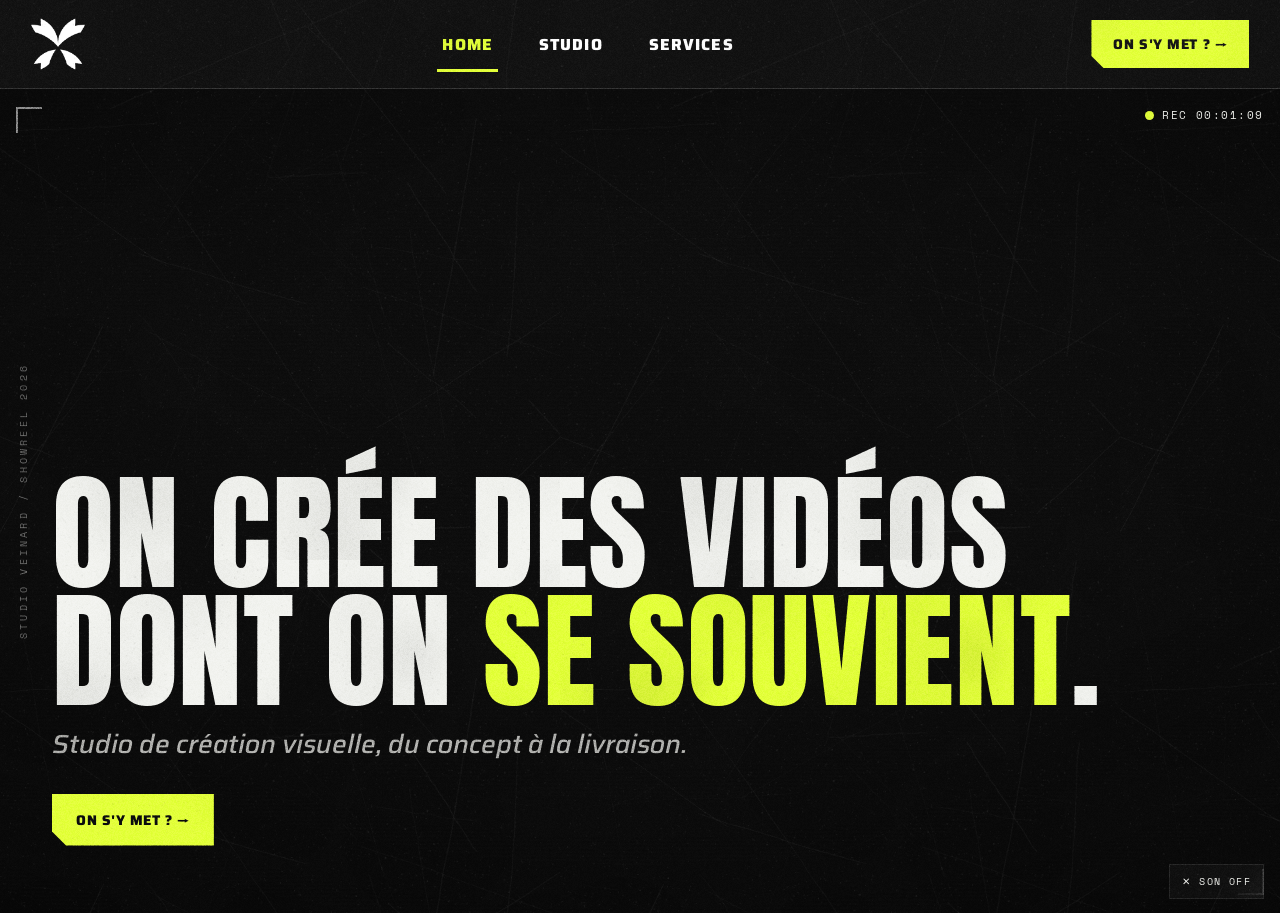
==== index.html @ f39d23a4 "Brancher le formulaire de contact sur Formspree (contact@veinard.pro)" ====
<!DOCTYPE html>
<html lang="fr">
<head>
<meta charset="utf-8">
<meta name="viewport" content="width=device-width, initial-scale=1">
<title>Studio Veinard — Studio de création visuelle</title>
<link rel="icon" type="image/png" href="uploads/LogoFullBlack.png">
<link rel="apple-touch-icon" href="uploads/LogoFullBlack.png">
<link rel="preconnect" href="https://fonts.googleapis.com">
<link rel="preconnect" href="https://fonts.gstatic.com" crossorigin>
<link href="https://fonts.googleapis.com/css2?family=Anton&family=Saira:wght@400;500;600;700;800;900&family=Space+Mono:wght@400;700&display=swap" rel="stylesheet">
<link rel="stylesheet" href="styles.css">
</head>
<body>
<div id="root">

  <div aria-hidden="true" class="grain-distress"></div>
  <div aria-hidden="true" class="grain-fine"></div>

  <div id="wipe" class="wipe" hidden></div>

  <!-- ===== NAV ===== -->
  <nav id="nav">
    <button class="logo-btn" data-go="home" aria-label="Studio Veinard — accueil"><img src="uploads/LogoFull.png" alt="Studio Veinard" class="logo-img"></button>

    <div class="nav-links" id="navLinksDesktop">
      <button class="nav-link" data-go="home" data-tab="home">
        <span>Home</span>
        <span class="nav-underline"></span>
      </button>
      <button class="nav-link" data-go="studio" data-tab="studio">
        <span>Studio</span>
        <span class="nav-underline"></span>
      </button>
      <button class="nav-link" data-go="services" data-tab="services">
        <span>Services</span>
        <span class="nav-underline"></span>
      </button>
    </div>
    <button class="cta-btn" data-go="contact">On s'y met ? →</button>

    <button id="hamburger" class="hamburger" aria-label="Menu">
      <span></span><span></span><span></span>
    </button>

    <div id="mobileMenu" class="mobile-menu" hidden>
      <button class="mobile-link" data-go="home">Home</button>
      <button class="mobile-link" data-go="studio">Studio</button>
      <button class="mobile-link" data-go="services">Services</button>
      <button class="cta-btn mobile-cta" data-go="contact">On s'y met ? →</button>
    </div>
  </nav>

  <!-- ===== HOME ===== -->
  <section data-screen="home" class="screen">
    <div class="reel-wrap">
      <iframe id="vnd-reel" title="Showreel Studio Veinard" src="https://player.vimeo.com/video/1205680422?autoplay=1&muted=1&loop=1&controls=0&title=0&byline=0&portrait=0&autopause=0&playsinline=1&badge=0&app_id=58479" frameborder="0" allow="autoplay; fullscreen; picture-in-picture; encrypted-media" referrerpolicy="strict-origin-when-cross-origin" class="reel-iframe"></iframe>
      <div class="scanline" id="scanline"></div>
      <div class="reel-vignette"></div>
    </div>

    <div class="hud">
      <div class="hud-corner hud-corner-tl"></div>
      <div class="hud-corner hud-corner-br"></div>
      <div class="hud-rec"><span class="rec-dot"></span>REC <span id="vnd-rec">00:00:00</span></div>
      <div class="hud-vertical">Studio Veinard / Showreel 2026</div>

      <div class="hero-copy">
        <h1>On crée des vidéos<br>dont on <span class="accent">se souvient</span>.</h1>
        <p>Studio de création visuelle, du concept à la livraison.</p>
        <button class="btn-primary" data-go="contact">On s'y met ? →</button>
      </div>
    </div>

    <button id="soundBtn" class="sound-btn">✕ Son off</button>
  </section>

  <!-- ===== STUDIO ===== -->
  <section data-screen="studio" class="screen sub-screen">
    <div class="kicker"><span class="kicker-num">02</span><span class="kicker-label">/ Studio</span></div>
    <h2 class="sub-title">Le studio<img src="assets/rature.png" alt="" class="rature"></h2>
    <div class="studio-grid">
      <div class="studio-text">
        <p>Studio Veinard, c'est un studio de création visuelle porté par une obsession : créer des vidéos dont on se souvient. Directeur artistique et créateur de contenus, je conçois et pilote chaque projet de A à Z, du concept à la livraison.</p>
        <p>Six ans dans l'audiovisuel, des images vues des centaines de millions de fois pour différents types de projets : Jeux Olympiques, Roland-Garros, Eurovision, France Télévisions, GP Explorer, <span class="accent-strong">et bientôt le vôtre</span>. Du sport au divertissement, des grandes marques aux médias, je m'adapte à chaque univers pour en faire ressortir ce qui compte.</p>
        <p>Pour les productions qui demandent plus de bras ou des expertises spécifiques, je m'appuie sur un réseau de talents, ce qui me permet de prendre en charge vos projets dans leur intégralité, quelle que soit leur ampleur.</p>
      </div>
      <div class="studio-stats">
        <div class="stat-card"><div class="stat-num accent">6 ans</div><div class="stat-label">dans l'audiovisuel</div></div>
        <div class="stat-card"><div class="stat-num">100M+</div><div class="stat-label">de vues cumulées</div></div>
        <div class="stat-card"><div class="stat-num">A→Z</div><div class="stat-label">concept à livraison</div></div>
      </div>
    </div>

    <div class="marquee-block">
      <div class="marquee-heading">Ils m'ont fait confiance</div>
      <div class="marquee-mask">
        <div class="marquee-track">
          <img src="uploads/JO.png" alt="JO 2024" class="mq-logo" style="max-height:52px;max-width:58px">
          <img src="uploads/RolandGarros.png" alt="Roland-Garros" class="mq-logo" style="max-height:50px;max-width:56px">
          <img src="uploads/Eurovision.png" alt="Eurovision" class="mq-logo" style="max-height:30px;max-width:150px">
          <img src="uploads/TourDeFrance.png" alt="Tour de France" class="mq-logo" style="max-height:48px;max-width:66px">
          <img src="uploads/FranceTV.png" alt="France Télévisions" class="mq-logo" style="max-height:28px;max-width:150px">
          <img src="uploads/Gp.png" alt="GP Explorer" class="mq-logo" style="max-height:40px;max-width:98px">
          <img src="uploads/Webedia.png" alt="Webedia" class="mq-logo" style="max-height:26px;max-width:150px">
          <img src="uploads/Mediawan.png" alt="Mediawan" class="mq-logo" style="max-height:26px;max-width:150px">
          <img src="uploads/Cupra.png" alt="Cupra" class="mq-logo" style="max-height:44px;max-width:82px">
          <img src="uploads/CreditMutuel.png" alt="Crédit Mutuel" class="mq-logo" style="max-height:24px;max-width:155px">
          <img src="uploads/RockEnSeine.png" alt="Rock en Seine" class="mq-logo" style="max-height:48px;max-width:60px">
          <img src="uploads/WeLoveGreen.png" alt="We Love Green" class="mq-logo" style="max-height:42px;max-width:94px">
          <img src="uploads/PGW.png" alt="Paris Games Week" class="mq-logo" style="max-height:50px;max-width:58px">
          <img src="uploads/PlaneteRap.png" alt="Planète Rap" class="mq-logo" style="max-height:40px;max-width:92px">
          <img src="uploads/Slash.png" alt="France tv Slash" class="mq-logo" style="max-height:50px;max-width:46px">
          <img src="uploads/JO.png" alt="JO 2024" class="mq-logo" style="max-height:52px;max-width:58px">
          <img src="uploads/RolandGarros.png" alt="Roland-Garros" class="mq-logo" style="max-height:50px;max-width:56px">
          <img src="uploads/Eurovision.png" alt="Eurovision" class="mq-logo" style="max-height:30px;max-width:150px">
          <img src="uploads/TourDeFrance.png" alt="Tour de France" class="mq-logo" style="max-height:48px;max-width:66px">
          <img src="uploads/FranceTV.png" alt="France Télévisions" class="mq-logo" style="max-height:28px;max-width:150px">
          <img src="uploads/Gp.png" alt="GP Explorer" class="mq-logo" style="max-height:40px;max-width:98px">
          <img src="uploads/Webedia.png" alt="Webedia" class="mq-logo" style="max-height:26px;max-width:150px">
          <img src="uploads/Mediawan.png" alt="Mediawan" class="mq-logo" style="max-height:26px;max-width:150px">
          <img src="uploads/Cupra.png" alt="Cupra" class="mq-logo" style="max-height:44px;max-width:82px">
          <img src="uploads/CreditMutuel.png" alt="Crédit Mutuel" class="mq-logo" style="max-height:24px;max-width:155px">
          <img src="uploads/RockEnSeine.png" alt="Rock en Seine" class="mq-logo" style="max-height:48px;max-width:60px">
          <img src="uploads/WeLoveGreen.png" alt="We Love Green" class="mq-logo" style="max-height:42px;max-width:94px">
          <img src="uploads/PGW.png" alt="Paris Games Week" class="mq-logo" style="max-height:50px;max-width:58px">
          <img src="uploads/PlaneteRap.png" alt="Planète Rap" class="mq-logo" style="max-height:40px;max-width:92px">
          <img src="uploads/Slash.png" alt="France tv Slash" class="mq-logo" style="max-height:50px;max-width:46px">
        </div>
      </div>
    </div>
  </section>

  <!-- ===== SERVICES ===== -->
  <section data-screen="services" class="screen sub-screen">
    <div class="kicker"><span class="kicker-num">03</span><span class="kicker-label">/ Services</span></div>
    <h2 class="sub-title sub-title-services">Ce qu'on fait<img src="assets/rature.png" alt="" class="rature"></h2>
    <div class="services-wrap">
      <div class="services-grid">
        <div class="service-card"><div class="service-num">01</div><h3>Habillage TV & broadcast</h3><p>Chartes animées, plateaux, incrustations à la qualité antenne.</p></div>
        <div class="service-card"><div class="service-num">02</div><h3>Génériques & bumpers</h3><p>Ouvertures, stings et transitions qui posent l'identité en deux secondes.</p></div>
        <div class="service-card"><div class="service-num">03</div><h3>Identités animées</h3><p>Logos vivants et systèmes graphiques déclinables partout.</p></div>
        <div class="service-card"><div class="service-num">04</div><h3>Direction artistique</h3><p>Cohérence visuelle et structure de marque, du concept à l'écran.</p></div>
        <div class="service-card"><div class="service-num">05</div><h3>Montage</h3><p>Formats longs et courts, taillés pour la rétention.</p></div>
        <div class="service-card"><div class="service-num">06</div><h3>Contenu social vertical</h3><p>Reels, TikTok, Shorts pensés pour performer.</p></div>
        <div class="service-card"><div class="service-num">07</div><h3>Teasers & bandes-annonces</h3><p>Montages courts taillés pour créer l'attente.</p></div>
        <div class="service-card"><div class="service-num">08</div><h3>Aftermovies</h3><p>Le souvenir d'un événement condensé en un film qui claque.</p></div>
        <div class="service-card"><div class="service-num">09</div><h3>Vidéos publicitaires</h3><p>Des formats pensés pour convertir, pas juste pour être vus.</p></div>
        <div class="service-card"><div class="service-num">10</div><h3>Packs de templates</h3><p>Des modèles réutilisables pour décliner ton contenu en autonomie.</p></div>
        <div class="service-card"><div class="service-num">11</div><h3>Habillage streaming</h3><p>Overlays et transitions pour tes directs Twitch/YouTube.</p></div>
        <div class="service-card"><div class="service-num">12</div><h3>Miniatures</h3><p>Des visuels qui donnent envie de cliquer, pensés pour le taux de clic.</p></div>
      </div>
      <div class="services-fade">
        <p>Mais le plus simple, c'est de <button class="link-inline" data-go="contact">nous en parler</button>.</p>
      </div>
    </div>
  </section>

  <!-- ===== CONTACT ===== -->
  <section data-screen="contact" class="screen sub-screen">
    <div class="kicker"><span class="kicker-num">04</span><span class="kicker-label">/ Contact</span></div>
    <h2 class="sub-title sub-title-contact">On en parle ?<img src="assets/rature.png" alt="" class="rature rature-contact"></h2>
    <div class="contact-grid">
      <div class="contact-info">
        <a href="mailto:contact@veinard.pro" class="contact-item">
          <div class="contact-label">Email</div>
          <div class="contact-value">contact@veinard.pro</div>
        </a>
        <a href="tel:+33760101056" class="contact-item">
          <div class="contact-label">Téléphone</div>
          <div class="contact-value">+33 7 60 10 10 56</div>
        </a>
        <div>
          <div class="contact-label">Réseaux</div>
          <div class="social-row">
            <a href="#" class="social-btn">Instagram ↗</a>
            <a href="#" class="social-btn">Vimeo ↗</a>
            <a href="#" class="social-btn">LinkedIn ↗</a>
          </div>
        </div>
      </div>

      <div class="contact-form-wrap">
        <div id="sentPanel" class="sent-panel" hidden>
          <div class="sent-title">Message envoyé ✶</div>
          <p class="sent-text">Merci, je te réponds vite. On va faire quelque chose de marquant.</p>
          <button id="resetBtn" class="reset-btn">Nouveau message</button>
        </div>
        <form id="contactForm" class="contact-form" action="https://formspree.io/f/meebrqlq" method="POST">
          <div class="form-heading">Mini-brief</div>
          <input name="name" type="text" placeholder="Ton nom" required>
          <input name="email" type="email" placeholder="Ton email" required>
          <textarea name="message" placeholder="Ton projet en deux lignes" rows="4" required></textarea>
          <button type="submit" class="btn-primary form-submit">Envoyer →</button>
          <p id="formError" class="form-error" hidden>Un souci est survenu, réessaie ou écris directement à contact@veinard.pro.</p>
        </form>
      </div>
    </div>

    <div class="footer-bar">
      <span>© 2026 Studio Veinard</span><span>Studio de création visuelle</span>
    </div>
  </section>

</div>
<script src="script.js"></script>
</body>
</html>
---- styles.css ----
*{box-sizing:border-box}
html,body{margin:0;padding:0}
body{background:#1a1a1a;color:#f2f3ef;font-family:'Saira',system-ui,sans-serif;-webkit-font-smoothing:antialiased}
button{font-family:inherit}
::selection{background:#e3ff3a;color:#0a0b0d}

@keyframes secEnter{from{transform:translateY(22px)}to{transform:translateY(0)}}
@keyframes wipe{0%{transform:scaleX(1);transform-origin:right}26%{transform:scaleX(1);transform-origin:right}100%{transform:scaleX(0);transform-origin:right}}
@keyframes stripDrift{0%{transform:translateY(-8%) skewX(-12deg)}100%{transform:translateY(8%) skewX(-12deg)}}
@keyframes kinetic{0%{transform:translate(0,-50%)}100%{transform:translate(-50%,-50%)}}
@keyframes scan{0%{background-position:0 0}100%{background-position:0 14px}}
@keyframes blink{0%,100%{opacity:1}50%{opacity:.25}}
@keyframes marquee{0%{transform:translateX(0)}100%{transform:translateX(-50%)}}
@keyframes floaty{0%,100%{transform:translateY(0)}50%{transform:translateY(-10px)}}

#root{
  --acc:#e3ff3a;--ink:#1a1a1a;--pa:#242424;--line:rgba(255,255,255,.09);--dim:rgba(242,243,239,.55);
  --navH:76px;
  min-height:100dvh;background:#1a1a1a;color:#f2f3ef;font-family:'Saira',sans-serif;
  overflow-x:clip;position:relative;
}

.accent{color:var(--acc)}
.accent-strong{color:var(--acc);font-weight:600}

/* overlays */
.grain-distress{position:absolute;inset:0;pointer-events:none;z-index:117;opacity:.42;background-image:url(assets/distress.png);background-repeat:repeat;background-size:560px 560px}
.grain-fine{position:absolute;inset:0;pointer-events:none;z-index:120;opacity:.16;mix-blend-mode:overlay;background-image:url(assets/grain.png);background-repeat:repeat;background-size:240px 240px}

.wipe{position:fixed;inset:0;z-index:55;background:var(--acc);pointer-events:none;animation:wipe .5s cubic-bezier(.7,0,.3,1) both}

/* ===== NAV ===== */
#nav{
  position:sticky;top:0;z-index:60;display:flex;flex-wrap:nowrap;align-items:center;justify-content:space-between;
  gap:clamp(8px,2vw,20px);padding:clamp(12px,1.5vw,18px) clamp(14px,2.4vw,32px);
  background:rgba(18,18,18,.9);backdrop-filter:blur(18px);-webkit-backdrop-filter:blur(18px);
  border-bottom:1px solid rgba(255,255,255,.14);
}
.logo-btn{flex:none;display:flex;align-items:center;background:none;border:0;cursor:pointer;padding:0}
.logo-img{height:clamp(38px,5.2vw,52px);width:auto;display:block}

.nav-links{flex:1 1 auto;min-width:0;display:flex;align-items:center;justify-content:center;gap:clamp(14px,3.4vw,42px)}
.nav-link{
  position:relative;background:none;border:0;cursor:pointer;color:#fff;
  font-family:'Saira',sans-serif;font-weight:800;font-size:clamp(13px,2.7vw,16px);
  letter-spacing:.07em;text-transform:uppercase;padding:6px 2px;white-space:nowrap;transition:color .15s;
}
.nav-link:hover{color:var(--acc)}
.nav-link .nav-underline{position:absolute;left:-3px;right:-3px;bottom:-9px;height:3px;background:var(--acc);display:none}
.nav-link.active{color:var(--acc)}
.nav-link.active .nav-underline{display:block}

.cta-btn{
  flex:none;display:inline-flex;align-items:center;gap:8px;background:var(--acc);color:#161616;
  font-family:'Saira',sans-serif;font-weight:800;font-size:clamp(11px,2.3vw,14px);letter-spacing:.04em;
  text-transform:uppercase;padding:clamp(9px,1.3vw,13px) clamp(13px,1.9vw,22px);border:0;cursor:pointer;
  white-space:nowrap;clip-path:polygon(0 0,100% 0,100% 100%,12px 100%,0 calc(100% - 12px));transition:filter .15s;
}
.cta-btn:hover{filter:brightness(1.1)}

.hamburger{display:none;flex:none;flex-direction:column;justify-content:center;align-items:center;gap:5px;width:44px;height:44px;background:none;border:0;cursor:pointer;padding:0}
.hamburger span{display:block;width:26px;height:3px;background:#fff;border-radius:2px}

.mobile-menu{
  position:absolute;top:100%;left:0;right:0;background:rgba(16,16,16,.98);
  backdrop-filter:blur(18px);-webkit-backdrop-filter:blur(18px);border-bottom:1px solid rgba(255,255,255,.14);
  padding:8px 18px 18px;display:flex;flex-direction:column;gap:0;z-index:60;
}
.mobile-link{
  text-align:left;background:none;border:0;border-bottom:1px solid rgba(255,255,255,.08);cursor:pointer;
  color:#fff;font-family:'Saira',sans-serif;font-weight:800;font-size:21px;letter-spacing:.05em;
  text-transform:uppercase;padding:15px 2px;transition:color .15s;
}
.mobile-link:hover{color:var(--acc)}
.mobile-cta{margin-top:14px;text-align:center;padding:16px;font-size:15px}

/* ===== SCREENS ===== */
.screen{display:none}
.screen.active{display:block;animation:secEnter .5s ease both}

/* ===== HOME ===== */
section[data-screen="home"]{position:relative;height:calc(100dvh - var(--navH,76px));overflow:hidden}
.reel-wrap{position:absolute;inset:0;overflow:hidden;background:#0e0e0e}
.reel-iframe{position:absolute;top:50%;left:50%;transform:translate(-50%,-50%);width:max(100%,177.78vh);height:max(100%,56.25vw);border:0;pointer-events:none}
.scanline{position:absolute;inset:0;background:repeating-linear-gradient(0deg,rgba(0,0,0,0) 0,rgba(0,0,0,0) 2px,rgba(0,0,0,.16) 3px,rgba(0,0,0,0) 4px);opacity:.45;animation:scan 6s linear infinite}
.reel-vignette{position:absolute;inset:0;background:radial-gradient(120% 100% at 50% 40%,transparent 30%,rgba(0,0,0,.62) 100%)}

.hud{position:absolute;inset:0;z-index:10}
.hud-corner{position:absolute;width:26px;height:26px}
.hud-corner-tl{top:18px;left:16px;border-left:2px solid rgba(255,255,255,.5);border-top:2px solid rgba(255,255,255,.5)}
.hud-corner-br{bottom:18px;right:16px;border-right:2px solid rgba(255,255,255,.5);border-bottom:2px solid rgba(255,255,255,.5)}
.hud-rec{position:absolute;top:18px;right:16px;display:flex;align-items:center;gap:8px;font-family:'Space Mono',monospace;font-size:11px;letter-spacing:.14em;color:#f2f3ef}
.rec-dot{width:9px;height:9px;border-radius:50%;background:var(--acc);animation:blink 1.4s steps(1) infinite}
.hud-vertical{position:absolute;top:50%;left:16px;transform:translateY(-50%) rotate(180deg);writing-mode:vertical-rl;font-family:'Space Mono',monospace;font-size:10px;letter-spacing:.32em;text-transform:uppercase;color:rgba(242,243,239,.4)}

.hero-copy{position:absolute;left:0;right:0;bottom:0;padding:0 16px clamp(38px,7.5vh,88px) clamp(18px,5vw,52px);animation:secEnter .6s cubic-bezier(.2,.8,.2,1) both;animation-delay:.15s}
.hero-copy h1{margin:0;font-family:'Anton',sans-serif;font-weight:400;text-transform:uppercase;font-size:clamp(40px,11.5vw,128px);line-height:.92;letter-spacing:.005em;color:#f2f3ef}
.hero-copy p{margin:clamp(8px,1.7vw,13px) 0 clamp(20px,3.4vw,30px);font-family:'Saira',sans-serif;font-weight:500;font-style:italic;font-size:clamp(15px,4.4vw,26px);color:rgba(242,243,239,.72)}

.btn-primary{
  display:inline-flex;align-items:center;gap:10px;background:var(--acc);color:#0a0b0d;
  font-family:'Saira',sans-serif;font-weight:800;font-size:14px;letter-spacing:.04em;text-transform:uppercase;
  padding:15px 24px;border:0;cursor:pointer;clip-path:polygon(0 0,100% 0,100% 100%,14px 100%,0 calc(100% - 14px));
  transition:filter .15s;
}
.btn-primary:hover{filter:brightness(1.08)}

.sound-btn{
  position:absolute;right:16px;bottom:14px;z-index:20;display:flex;align-items:center;gap:8px;
  background:rgba(22,22,22,.62);backdrop-filter:blur(8px);border:1px solid var(--line);color:#f2f3ef;
  font-family:'Space Mono',monospace;font-size:10px;letter-spacing:.14em;text-transform:uppercase;
  padding:9px 12px;cursor:pointer;
}

/* ===== SHARED SUB-SCREEN LAYOUT ===== */
.sub-screen{position:relative;min-height:calc(100dvh - 53px);padding:48px 20px 70px;max-width:1180px;margin:0 auto}
.kicker{display:flex;align-items:baseline;gap:12px;margin-bottom:8px;animation:secEnter .5s ease both}
.kicker-num{font-family:'Anton',sans-serif;font-size:clamp(28px,9vw,46px);color:var(--acc);line-height:1}
.kicker-label{font-family:'Space Mono',monospace;font-size:11px;letter-spacing:.22em;text-transform:uppercase;color:var(--dim)}

.sub-title{
  margin:0 0 32px;position:relative;display:inline-block;font-family:'Anton',sans-serif;font-weight:400;
  text-transform:uppercase;font-size:clamp(48px,16vw,150px);line-height:.85;color:#f2f3ef;
  animation:secEnter .5s ease both;animation-delay:.05s;
}
.sub-title-services{font-size:clamp(48px,14vw,140px);margin-bottom:36px}
.sub-title-contact{font-size:clamp(48px,15vw,150px);margin-bottom:34px}

.rature{
  position:absolute;left:0;bottom:-18px;width:100%;height:18px;object-fit:cover;object-position:center;
  opacity:.9;pointer-events:none;
  -webkit-mask-image:linear-gradient(90deg,transparent 0,#000 9%,#000 91%,transparent 100%);
  mask-image:linear-gradient(90deg,transparent 0,#000 9%,#000 91%,transparent 100%);
}
.rature-contact{
  bottom:-20px;width:94%;height:20px;opacity:.92;
  -webkit-mask-image:linear-gradient(90deg,transparent 0,#000 7%,#000 93%,transparent 100%);
  mask-image:linear-gradient(90deg,transparent 0,#000 7%,#000 93%,transparent 100%);
}

/* ===== STUDIO ===== */
.studio-grid{display:flex;flex-wrap:wrap;gap:40px;animation:secEnter .5s ease both;animation-delay:.1s}
.studio-text{flex:1 1 440px;min-width:280px;display:flex;flex-direction:column;gap:20px;font-family:'Saira',sans-serif;font-weight:400;font-size:clamp(15px,4vw,18px);line-height:1.6;color:rgba(242,243,239,.82);text-wrap:pretty}
.studio-text p{margin:0}
.studio-stats{flex:0 1 280px;min-width:230px;display:flex;flex-direction:column;gap:14px}
.stat-card{border:1px solid var(--line);padding:20px;background:var(--pa);clip-path:polygon(0 0,100% 0,100% 100%,18px 100%,0 calc(100% - 18px))}
.stat-num{font-family:'Anton',sans-serif;font-size:46px;color:#f2f3ef;line-height:1}
.stat-label{font-family:'Space Mono',monospace;font-size:11px;letter-spacing:.16em;text-transform:uppercase;color:var(--dim);margin-top:4px}

.marquee-block{margin-top:46px;border-top:1px solid var(--line);padding-top:18px;animation:secEnter .5s ease both;animation-delay:.15s}
.marquee-heading{font-family:'Space Mono',monospace;font-size:10px;letter-spacing:.22em;text-transform:uppercase;color:var(--dim);margin-bottom:14px}
.marquee-mask{overflow:hidden;position:relative;-webkit-mask-image:linear-gradient(90deg,transparent,#000 8%,#000 92%,transparent);mask-image:linear-gradient(90deg,transparent,#000 8%,#000 92%,transparent)}
.marquee-track{display:flex;align-items:center;gap:46px;width:max-content;animation:marquee 44s linear infinite}
.mq-logo{flex:none;width:auto;height:auto;object-fit:contain;opacity:.9;display:block}

/* ===== SERVICES ===== */
.services-wrap{position:relative;padding-bottom:62px;animation:secEnter .5s ease both;animation-delay:.1s}
.services-grid{display:grid;grid-template-columns:repeat(auto-fit,minmax(min(100%,300px),1fr));gap:14px}
.service-card{
  position:relative;border:1px solid var(--line);background:var(--pa);padding:26px 22px 24px;
  clip-path:polygon(0 0,100% 0,100% 100%,22px 100%,0 calc(100% - 22px));transition:transform .25s,border-color .25s;
}
.service-card:hover{border-color:var(--acc);transform:translateY(-4px)}
.service-num{font-family:'Space Mono',monospace;font-size:12px;color:var(--acc);letter-spacing:.1em;margin-bottom:14px}
.service-card h3{margin:0 0 10px;font-family:'Anton',sans-serif;font-weight:400;text-transform:uppercase;font-size:clamp(26px,7vw,38px);line-height:.95;color:#f2f3ef}
.service-card p{margin:0;font-family:'Saira',sans-serif;font-weight:500;font-size:15px;line-height:1.5;color:var(--dim);text-wrap:pretty}

.services-fade{
  position:absolute;left:0;right:0;bottom:0;height:200px;display:flex;flex-direction:column;
  align-items:center;justify-content:flex-end;text-align:center;padding:0 20px 28px;
  background:linear-gradient(180deg,transparent 0%,#1a1a1a 70%);pointer-events:none;
}
.services-fade p{pointer-events:auto;max-width:540px;margin:0;font-family:'Saira',sans-serif;font-weight:600;font-size:clamp(16px,4vw,20px);line-height:1.5;color:#f2f3ef;text-wrap:pretty}
.link-inline{background:none;border:0;padding:0;cursor:pointer;font:inherit;color:var(--acc);text-decoration:underline;text-underline-offset:3px;transition:filter .15s}
.link-inline:hover{filter:brightness(1.15)}

/* ===== CONTACT ===== */
.contact-grid{display:flex;flex-wrap:wrap;gap:40px;animation:secEnter .5s ease both;animation-delay:.1s}
.contact-info{flex:1 1 320px;min-width:260px;display:flex;flex-direction:column;gap:26px}
.contact-item{text-decoration:none;color:#f2f3ef;transition:color .15s ease;display:block}
.contact-item:hover{color:var(--acc)}
.contact-label{font-family:'Space Mono',monospace;font-size:10px;letter-spacing:.2em;text-transform:uppercase;color:var(--dim);margin-bottom:6px}
.contact-value{font-family:'Anton',sans-serif;font-size:clamp(22px,6vw,34px);text-transform:none;word-break:break-word}
.contact-info a[href^="tel"] .contact-value{text-transform:none}

.social-row{display:flex;flex-wrap:wrap;gap:10px}
.social-btn{
  text-decoration:none;font-family:'Saira',sans-serif;font-weight:700;font-size:13px;letter-spacing:.04em;
  text-transform:uppercase;color:#f2f3ef;border:1px solid var(--line);padding:10px 16px;
  clip-path:polygon(0 0,100% 0,100% 100%,12px 100%,0 calc(100% - 12px));transition:color .15s ease,border-color .15s ease;
}
.social-btn:hover{border-color:var(--acc);color:var(--acc)}

.contact-form-wrap{flex:1 1 340px;min-width:280px}
.sent-panel{border:1px solid var(--acc);background:rgba(227,255,58,.06);padding:34px 26px;clip-path:polygon(0 0,100% 0,100% 100%,22px 100%,0 calc(100% - 22px))}
.sent-title{font-family:'Anton',sans-serif;font-size:34px;text-transform:uppercase;color:var(--acc)}
.sent-text{margin:10px 0 20px;font-family:'Saira',sans-serif;font-size:15px;color:rgba(242,243,239,.8)}
.reset-btn{background:none;border:1px solid var(--line);color:#f2f3ef;font-family:'Saira',sans-serif;font-weight:700;font-size:13px;text-transform:uppercase;letter-spacing:.04em;padding:11px 18px;cursor:pointer}
.reset-btn:hover{border-color:var(--acc)}

.contact-form{
  display:flex;flex-direction:column;gap:12px;border:1px solid var(--line);background:var(--pa);
  padding:24px 22px;clip-path:polygon(0 0,100% 0,100% 100%,22px 100%,0 calc(100% - 22px));
}
.form-heading{font-family:'Space Mono',monospace;font-size:10px;letter-spacing:.2em;text-transform:uppercase;color:var(--dim);margin-bottom:4px}
.contact-form input,.contact-form textarea{
  background:#141414;border:1px solid var(--line);color:#f2f3ef;font-family:'Saira',sans-serif;
  font-size:15px;padding:13px 14px;outline:none;
}
.contact-form input:focus,.contact-form textarea:focus{border-color:var(--acc)}
.contact-form textarea{resize:vertical}
.form-submit{margin-top:4px;width:100%;padding:15px;font-size:14px}
.form-submit:disabled{opacity:.6;cursor:default}
.form-error{margin-top:10px;color:#ff6b5e;font-size:13px}

.footer-bar{
  margin-top:46px;border-top:1px solid var(--line);padding-top:16px;display:flex;flex-wrap:wrap;
  justify-content:space-between;gap:8px;font-family:'Space Mono',monospace;font-size:10px;
  letter-spacing:.16em;text-transform:uppercase;color:var(--dim);
}

/* ===== RESPONSIVE ===== */
@media (max-width:768px){
  .nav-links{display:none}
  .cta-btn:not(.mobile-cta){display:none}
  .hamburger{display:flex}
  .hud-vertical{display:none}
  .sound-btn{bottom:clamp(30px,7vw,84px)}
}
@media (min-width:769px){
  .mobile-menu{display:none}
}
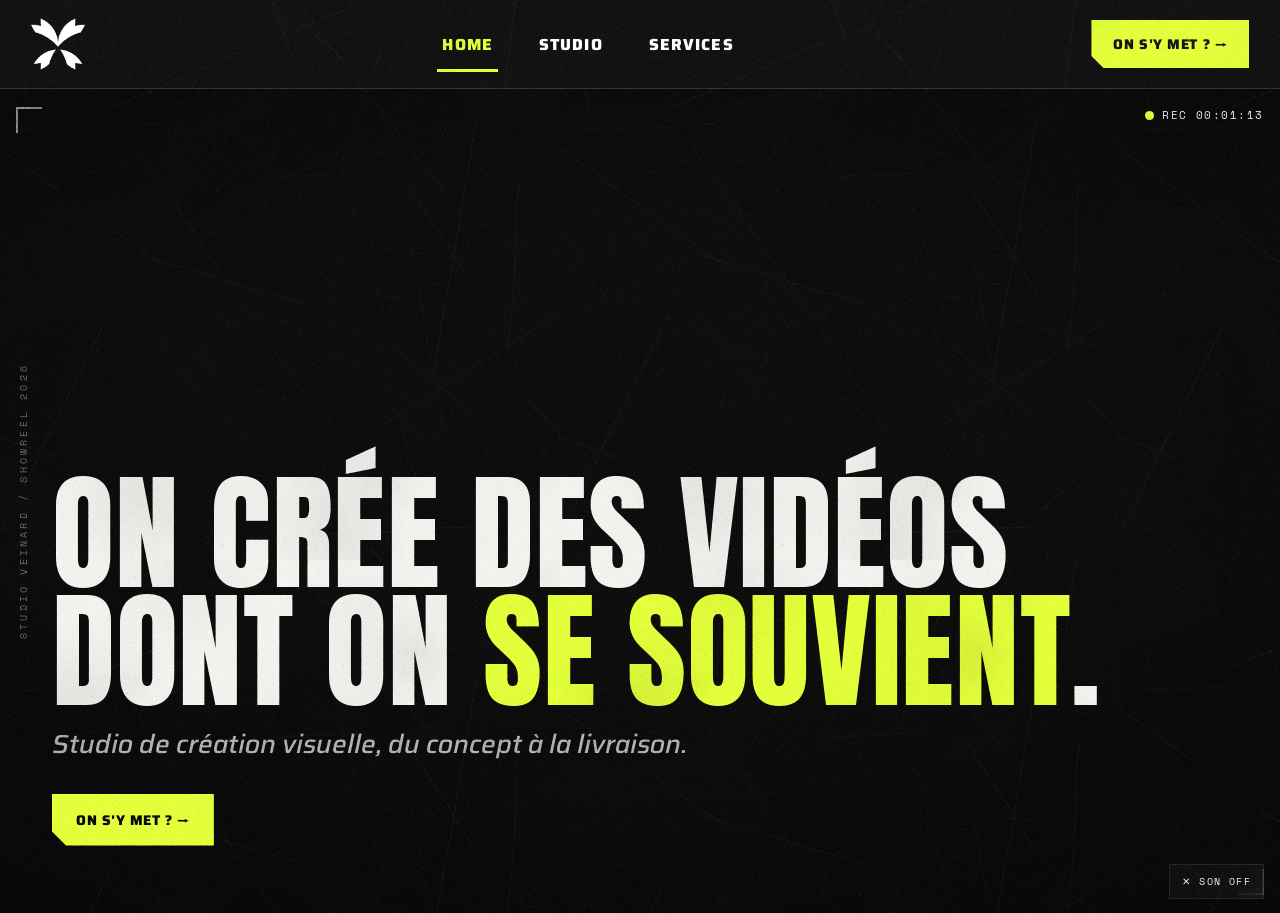
==== commit 1b2ad2b7: "Fix: hidden ecrase par display:flex (menu mobile + formulaire bloques), simplifie message envoye" ====
--- a/index.html
+++ b/index.html
@@ -183,7 +183,6 @@
       <div class="contact-form-wrap">
         <div id="sentPanel" class="sent-panel" hidden>
           <div class="sent-title">Message envoyé ✶</div>
-          <p class="sent-text">Merci, je te réponds vite. On va faire quelque chose de marquant.</p>
           <button id="resetBtn" class="reset-btn">Nouveau message</button>
         </div>
         <form id="contactForm" class="contact-form" action="https://formspree.io/f/meebrqlq" method="POST">
--- a/styles.css
+++ b/styles.css
@@ -1,5 +1,6 @@
 *{box-sizing:border-box}
 html,body{margin:0;padding:0}
+[hidden]{display:none!important}
 body{background:#1a1a1a;color:#f2f3ef;font-family:'Saira',system-ui,sans-serif;-webkit-font-smoothing:antialiased}
 button{font-family:inherit}
 ::selection{background:#e3ff3a;color:#0a0b0d}
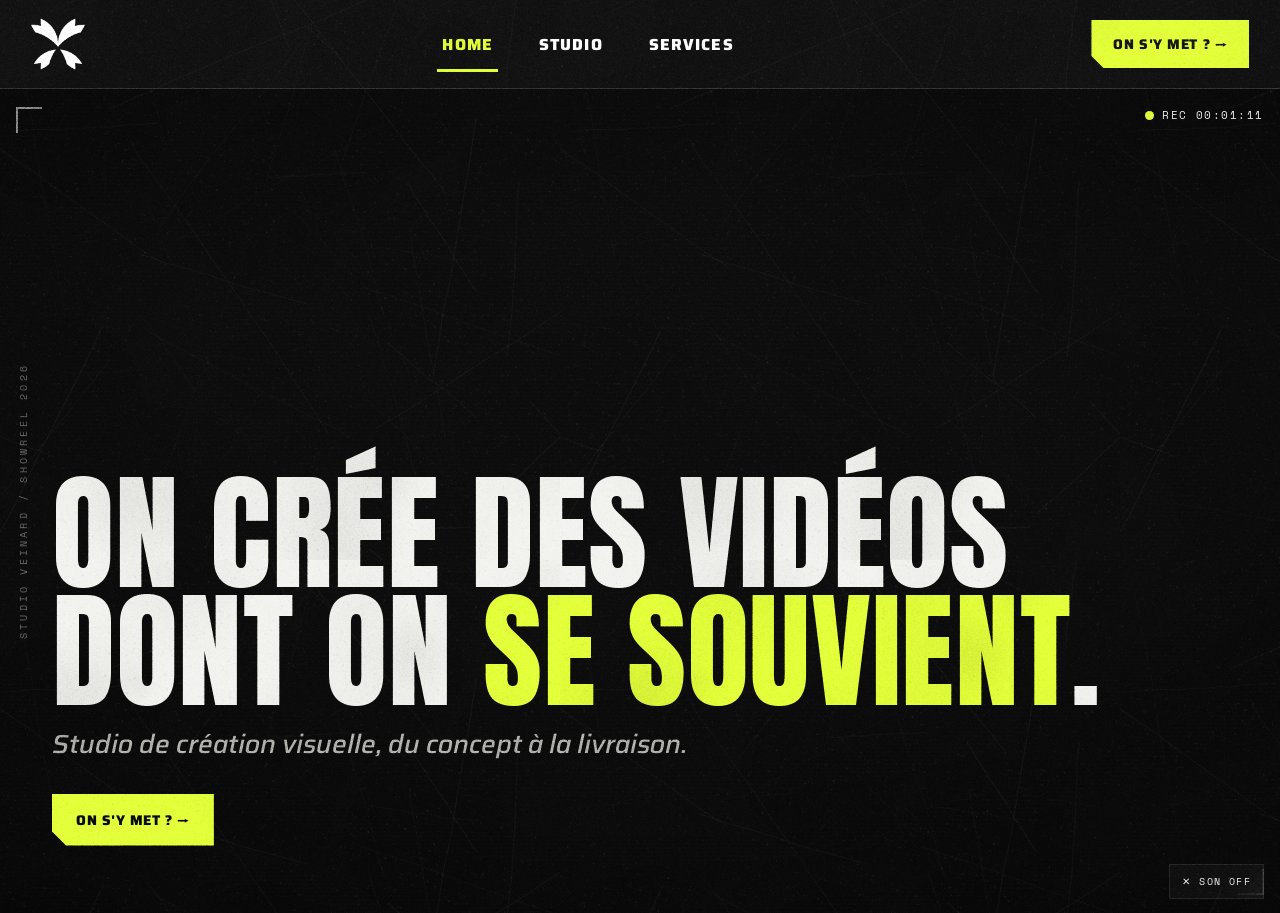
==== commit cf2b07fb: "Coupe le son au changement d'onglet, retouches textes Studio/Services/Contact, retrait reseaux socia" ====
--- a/index.html
+++ b/index.html
@@ -81,7 +81,7 @@
     <h2 class="sub-title">Le studio<img src="assets/rature.png" alt="" class="rature"></h2>
     <div class="studio-grid">
       <div class="studio-text">
-        <p>Studio Veinard, c'est un studio de création visuelle porté par une obsession : créer des vidéos dont on se souvient. Directeur artistique et créateur de contenus, je conçois et pilote chaque projet de A à Z, du concept à la livraison.</p>
+        <p>Studio Veinard, c'est un studio de création visuelle porté par une obsession : <span class="accent">créer des vidéos dont on se souvient</span>. Directeur artistique et créateur de contenus, je conçois et pilote chaque projet de A à Z, du concept à la livraison.</p>
         <p>Six ans dans l'audiovisuel, des images vues des centaines de millions de fois pour différents types de projets : Jeux Olympiques, Roland-Garros, Eurovision, France Télévisions, GP Explorer, <span class="accent-strong">et bientôt le vôtre</span>. Du sport au divertissement, des grandes marques aux médias, je m'adapte à chaque univers pour en faire ressortir ce qui compte.</p>
         <p>Pour les productions qui demandent plus de bras ou des expertises spécifiques, je m'appuie sur un réseau de talents, ce qui me permet de prendre en charge vos projets dans leur intégralité, quelle que soit leur ampleur.</p>
       </div>
@@ -137,18 +137,18 @@
     <h2 class="sub-title sub-title-services">Ce qu'on fait<img src="assets/rature.png" alt="" class="rature"></h2>
     <div class="services-wrap">
       <div class="services-grid">
-        <div class="service-card"><div class="service-num">01</div><h3>Habillage TV & broadcast</h3><p>Chartes animées, plateaux, incrustations à la qualité antenne.</p></div>
-        <div class="service-card"><div class="service-num">02</div><h3>Génériques & bumpers</h3><p>Ouvertures, stings et transitions qui posent l'identité en deux secondes.</p></div>
-        <div class="service-card"><div class="service-num">03</div><h3>Identités animées</h3><p>Logos vivants et systèmes graphiques déclinables partout.</p></div>
+        <div class="service-card"><div class="service-num">01</div><h3>Habillage TV & broadcast</h3><p>Chartes animées, plateaux, incrustations.</p></div>
+        <div class="service-card"><div class="service-num">02</div><h3>Générique & bumper</h3><p>Ouvertures, stings, transitions.</p></div>
+        <div class="service-card"><div class="service-num">03</div><h3>Identité animée</h3><p>Logos et systèmes graphiques déclinables.</p></div>
         <div class="service-card"><div class="service-num">04</div><h3>Direction artistique</h3><p>Cohérence visuelle et structure de marque, du concept à l'écran.</p></div>
-        <div class="service-card"><div class="service-num">05</div><h3>Montage</h3><p>Formats longs et courts, taillés pour la rétention.</p></div>
+        <div class="service-card"><div class="service-num">05</div><h3>Montage</h3><p>Formats longs et courts, taillés pour le watchtime.</p></div>
         <div class="service-card"><div class="service-num">06</div><h3>Contenu social vertical</h3><p>Reels, TikTok, Shorts pensés pour performer.</p></div>
-        <div class="service-card"><div class="service-num">07</div><h3>Teasers & bandes-annonces</h3><p>Montages courts taillés pour créer l'attente.</p></div>
-        <div class="service-card"><div class="service-num">08</div><h3>Aftermovies</h3><p>Le souvenir d'un événement condensé en un film qui claque.</p></div>
-        <div class="service-card"><div class="service-num">09</div><h3>Vidéos publicitaires</h3><p>Des formats pensés pour convertir, pas juste pour être vus.</p></div>
-        <div class="service-card"><div class="service-num">10</div><h3>Packs de templates</h3><p>Des modèles réutilisables pour décliner ton contenu en autonomie.</p></div>
+        <div class="service-card"><div class="service-num">07</div><h3>Teaser & bande-annonce</h3><p>Montages courts et dynamiques.</p></div>
+        <div class="service-card"><div class="service-num">08</div><h3>Aftermovie</h3><p>Le souvenir d'un événement condensé en un film mémorable.</p></div>
+        <div class="service-card"><div class="service-num">09</div><h3>Vidéo publicitaire</h3><p>Des formats pensés pour convertir.</p></div>
+        <div class="service-card"><div class="service-num">10</div><h3>Pack de Templates</h3><p>Des modèles réutilisables pour décliner ton contenu en autonomie.</p></div>
         <div class="service-card"><div class="service-num">11</div><h3>Habillage streaming</h3><p>Overlays et transitions pour tes directs Twitch/YouTube.</p></div>
-        <div class="service-card"><div class="service-num">12</div><h3>Miniatures</h3><p>Des visuels qui donnent envie de cliquer, pensés pour le taux de clic.</p></div>
+        <div class="service-card"><div class="service-num">12</div><h3>Miniature</h3><p>Des visuels qui donnent envie de cliquer.</p></div>
       </div>
       <div class="services-fade">
         <p>Mais le plus simple, c'est de <button class="link-inline" data-go="contact">nous en parler</button>.</p>
@@ -170,14 +170,6 @@
           <div class="contact-label">Téléphone</div>
           <div class="contact-value">+33 7 60 10 10 56</div>
         </a>
-        <div>
-          <div class="contact-label">Réseaux</div>
-          <div class="social-row">
-            <a href="#" class="social-btn">Instagram ↗</a>
-            <a href="#" class="social-btn">Vimeo ↗</a>
-            <a href="#" class="social-btn">LinkedIn ↗</a>
-          </div>
-        </div>
       </div>
 
       <div class="contact-form-wrap">
@@ -189,7 +181,8 @@
           <div class="form-heading">Mini-brief</div>
           <input name="name" type="text" placeholder="Ton nom" required>
           <input name="email" type="email" placeholder="Ton email" required>
-          <textarea name="message" placeholder="Ton projet en deux lignes" rows="4" required></textarea>
+          <input name="phone" type="tel" placeholder="Ton téléphone (facultatif)">
+          <textarea name="message" placeholder="Ton projet en quelques lignes" rows="4" required></textarea>
           <button type="submit" class="btn-primary form-submit">Envoyer →</button>
           <p id="formError" class="form-error" hidden>Un souci est survenu, réessaie ou écris directement à contact@veinard.pro.</p>
         </form>
--- a/styles.css
+++ b/styles.css
@@ -184,14 +184,6 @@
 .contact-value{font-family:'Anton',sans-serif;font-size:clamp(22px,6vw,34px);text-transform:none;word-break:break-word}
 .contact-info a[href^="tel"] .contact-value{text-transform:none}
 
-.social-row{display:flex;flex-wrap:wrap;gap:10px}
-.social-btn{
-  text-decoration:none;font-family:'Saira',sans-serif;font-weight:700;font-size:13px;letter-spacing:.04em;
-  text-transform:uppercase;color:#f2f3ef;border:1px solid var(--line);padding:10px 16px;
-  clip-path:polygon(0 0,100% 0,100% 100%,12px 100%,0 calc(100% - 12px));transition:color .15s ease,border-color .15s ease;
-}
-.social-btn:hover{border-color:var(--acc);color:var(--acc)}
-
 .contact-form-wrap{flex:1 1 340px;min-width:280px}
 .sent-panel{border:1px solid var(--acc);background:rgba(227,255,58,.06);padding:34px 26px;clip-path:polygon(0 0,100% 0,100% 100%,22px 100%,0 calc(100% - 22px))}
 .sent-title{font-family:'Anton',sans-serif;font-size:34px;text-transform:uppercase;color:var(--acc)}
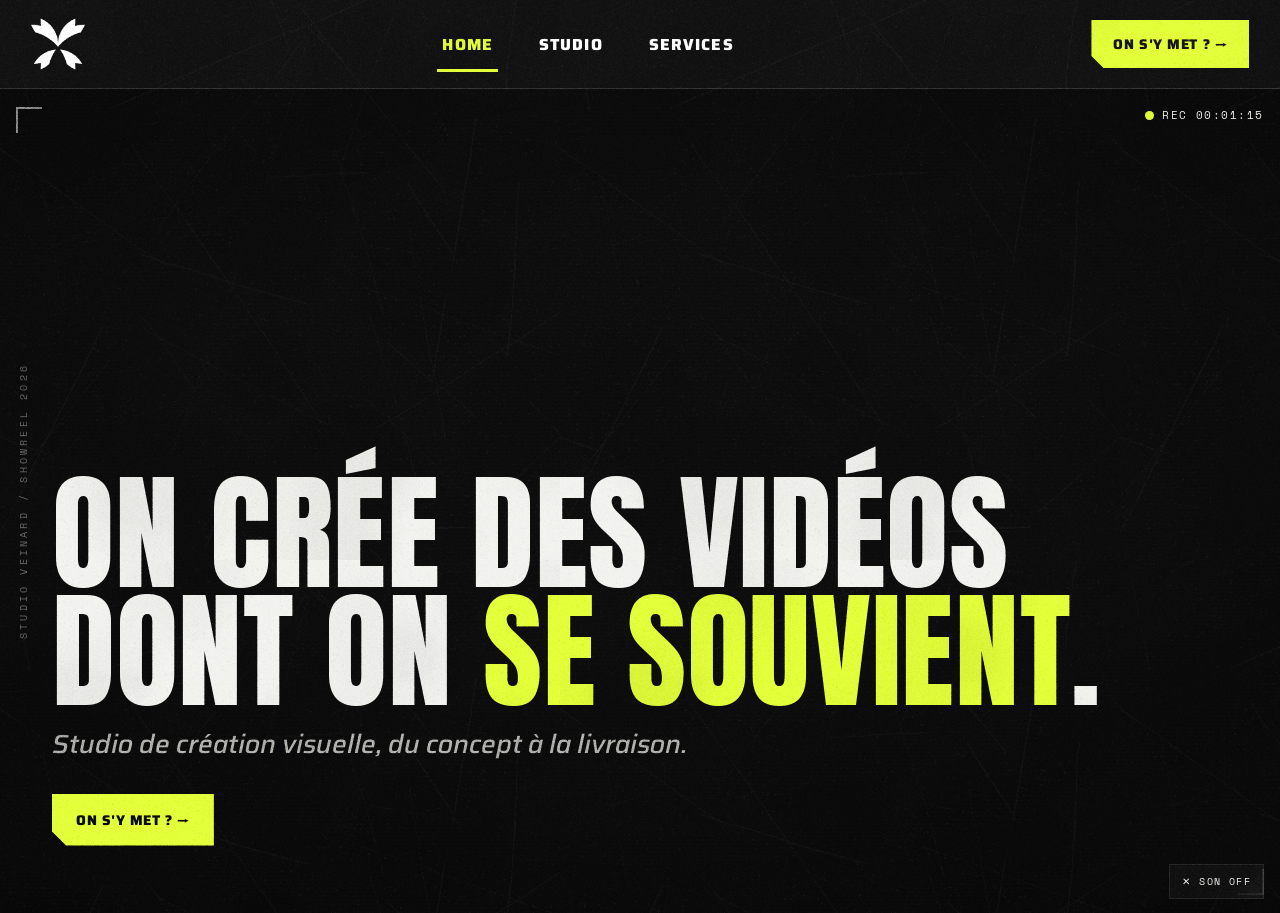
==== commit cc46a045: "SEO: meta description + Open Graph, image de partage, texture compressee (-84%), cache navigateur im" ====
--- a/index.html
+++ b/index.html
@@ -4,6 +4,14 @@
 <meta charset="utf-8">
 <meta name="viewport" content="width=device-width, initial-scale=1">
 <title>Studio Veinard — Studio de création visuelle</title>
+<meta name="description" content="Studio de création visuelle — habillage TV, montage, identités animées, contenu social. Du concept à la livraison. JO, Roland-Garros, Eurovision, GP Explorer.">
+<meta property="og:type" content="website">
+<meta property="og:url" content="https://studioveinard.fr/">
+<meta property="og:title" content="Studio Veinard — Studio de création visuelle">
+<meta property="og:description" content="On crée des vidéos dont on se souvient. Habillage TV, montage, identités animées, du concept à la livraison.">
+<meta property="og:image" content="https://studioveinard.fr/uploads/og-image.png">
+<meta property="og:locale" content="fr_FR">
+<meta name="twitter:card" content="summary_large_image">
 <link rel="icon" type="image/png" href="uploads/LogoFullBlack.png">
 <link rel="apple-touch-icon" href="uploads/LogoFullBlack.png">
 <link rel="preconnect" href="https://fonts.googleapis.com">
@@ -81,7 +89,7 @@
     <h2 class="sub-title">Le studio<img src="assets/rature.png" alt="" class="rature"></h2>
     <div class="studio-grid">
       <div class="studio-text">
-        <p>Studio Veinard, c'est un studio de création visuelle porté par une obsession : <span class="accent">créer des vidéos dont on se souvient</span>. Directeur artistique et créateur de contenus, je conçois et pilote chaque projet de A à Z, du concept à la livraison.</p>
+        <p>Studio Veinard, c'est un studio de création visuelle porté par une obsession : <span class="accent-strong">créer des vidéos dont on se souvient</span>. Directeur artistique et créateur de contenus, je conçois et pilote chaque projet de A à Z, du concept à la livraison.</p>
         <p>Six ans dans l'audiovisuel, des images vues des centaines de millions de fois pour différents types de projets : Jeux Olympiques, Roland-Garros, Eurovision, France Télévisions, GP Explorer, <span class="accent-strong">et bientôt le vôtre</span>. Du sport au divertissement, des grandes marques aux médias, je m'adapte à chaque univers pour en faire ressortir ce qui compte.</p>
         <p>Pour les productions qui demandent plus de bras ou des expertises spécifiques, je m'appuie sur un réseau de talents, ce qui me permet de prendre en charge vos projets dans leur intégralité, quelle que soit leur ampleur.</p>
       </div>
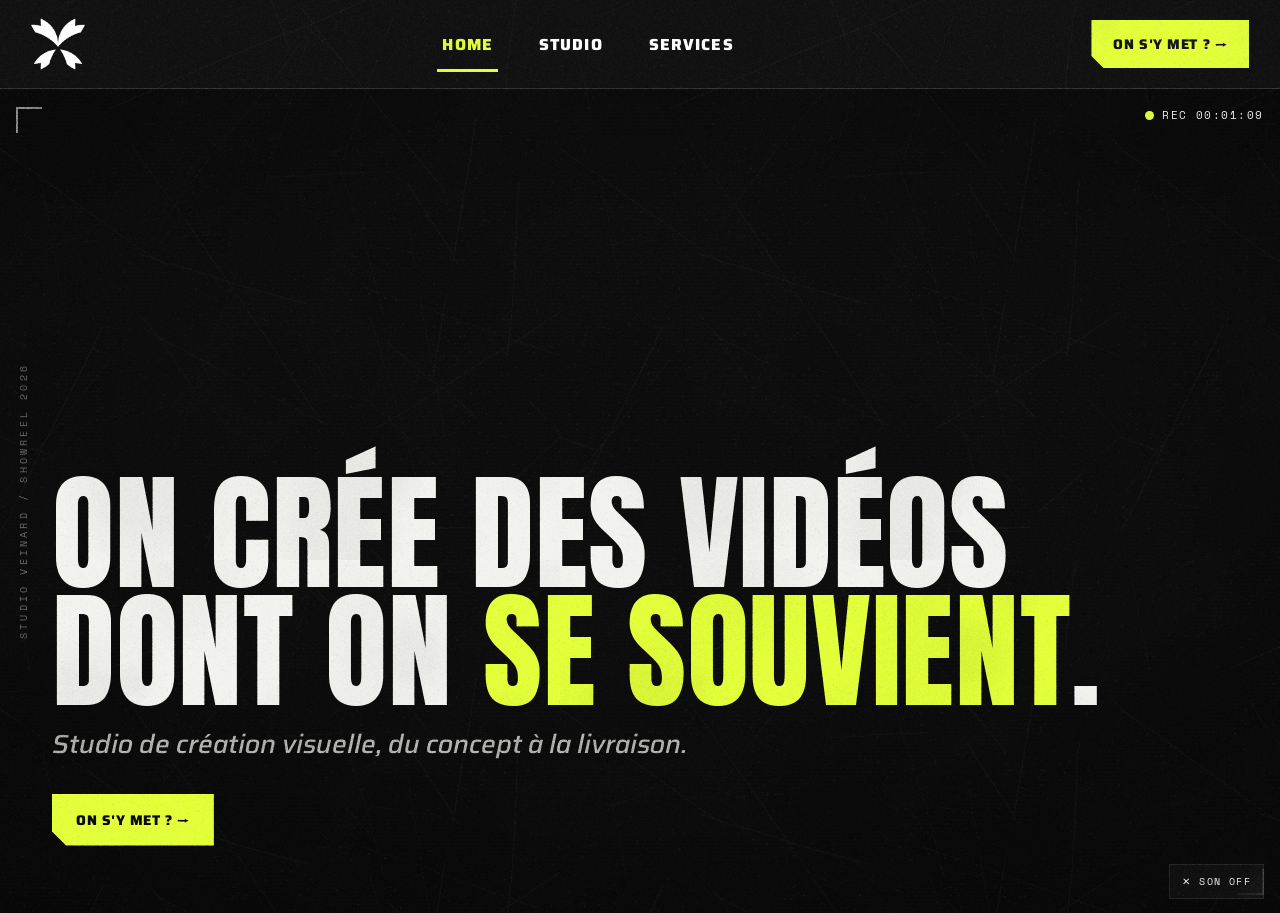
==== commit 2e977bf5: "Optimisation technique: SEO (canonical, sitemap, robots, JSON-LD), perf (WebP, lazy, fonts async, dn" ====
--- a/index.html
+++ b/index.html
@@ -3,21 +3,31 @@
 <head>
 <meta charset="utf-8">
 <meta name="viewport" content="width=device-width, initial-scale=1">
-<title>Studio Veinard — Studio de création visuelle</title>
+<title>Studio Veinard — Création visuelle & motion design</title>
 <meta name="description" content="Studio de création visuelle — habillage TV, montage, identités animées, contenu social. Du concept à la livraison. JO, Roland-Garros, Eurovision, GP Explorer.">
+<link rel="canonical" href="https://studioveinard.fr/">
 <meta property="og:type" content="website">
 <meta property="og:url" content="https://studioveinard.fr/">
-<meta property="og:title" content="Studio Veinard — Studio de création visuelle">
+<meta property="og:title" content="Studio Veinard — Création visuelle & motion design">
 <meta property="og:description" content="On crée des vidéos dont on se souvient. Habillage TV, montage, identités animées, du concept à la livraison.">
 <meta property="og:image" content="https://studioveinard.fr/uploads/og-image.png">
+<meta property="og:image:width" content="1200">
+<meta property="og:image:height" content="630">
+<meta property="og:image:alt" content="Logo Studio Veinard sur fond anthracite">
 <meta property="og:locale" content="fr_FR">
 <meta name="twitter:card" content="summary_large_image">
-<link rel="icon" type="image/png" href="uploads/LogoFullBlack.png">
-<link rel="apple-touch-icon" href="uploads/LogoFullBlack.png">
+<link rel="icon" href="favicon.ico" sizes="48x48">
+<link rel="icon" type="image/png" href="uploads/LogoFullBlack.png" sizes="any">
+<link rel="apple-touch-icon" href="apple-touch-icon.png">
+<link rel="manifest" href="site.webmanifest">
+<meta name="theme-color" content="#1a1a1a">
 <link rel="preconnect" href="https://fonts.googleapis.com">
 <link rel="preconnect" href="https://fonts.gstatic.com" crossorigin>
-<link href="https://fonts.googleapis.com/css2?family=Anton&family=Saira:wght@400;500;600;700;800;900&family=Space+Mono:wght@400;700&display=swap" rel="stylesheet">
+<link rel="preload" as="style" href="https://fonts.googleapis.com/css2?family=Anton&family=Saira:wght@400;500;600;700;800;900&family=Space+Mono:wght@400;700&display=swap">
+<link href="https://fonts.googleapis.com/css2?family=Anton&family=Saira:wght@400;500;600;700;800;900&family=Space+Mono:wght@400;700&display=swap" rel="stylesheet" media="print" onload="this.media='all'">
+<noscript><link href="https://fonts.googleapis.com/css2?family=Anton&family=Saira:wght@400;500;600;700;800;900&family=Space+Mono:wght@400;700&display=swap" rel="stylesheet"></noscript>
 <link rel="stylesheet" href="styles.css">
+<script defer src="/_vercel/insights/script.js"></script>
 </head>
 <body>
 <div id="root">
@@ -29,7 +39,7 @@
 
   <!-- ===== NAV ===== -->
   <nav id="nav">
-    <button class="logo-btn" data-go="home" aria-label="Studio Veinard — accueil"><img src="uploads/LogoFull.png" alt="Studio Veinard" class="logo-img"></button>
+    <button class="logo-btn" data-go="home" aria-label="Studio Veinard — accueil"><img src="uploads/LogoFull.webp" alt="Studio Veinard" class="logo-img" width="714" height="688"></button>
 
     <div class="nav-links" id="navLinksDesktop">
       <button class="nav-link" data-go="home" data-tab="home">
@@ -62,7 +72,7 @@
   <!-- ===== HOME ===== -->
   <section data-screen="home" class="screen">
     <div class="reel-wrap">
-      <iframe id="vnd-reel" title="Showreel Studio Veinard" src="https://player.vimeo.com/video/1205680422?autoplay=1&muted=1&loop=1&controls=0&title=0&byline=0&portrait=0&autopause=0&playsinline=1&badge=0&app_id=58479" frameborder="0" allow="autoplay; fullscreen; picture-in-picture; encrypted-media" referrerpolicy="strict-origin-when-cross-origin" class="reel-iframe"></iframe>
+      <iframe id="vnd-reel" title="Showreel Studio Veinard" src="https://player.vimeo.com/video/1205680422?autoplay=1&muted=1&loop=1&controls=0&title=0&byline=0&portrait=0&autopause=0&playsinline=1&badge=0&dnt=1&app_id=58479" frameborder="0" allow="autoplay; fullscreen; picture-in-picture; encrypted-media" referrerpolicy="strict-origin-when-cross-origin" class="reel-iframe"></iframe>
       <div class="scanline" id="scanline"></div>
       <div class="reel-vignette"></div>
     </div>
@@ -86,7 +96,7 @@
   <!-- ===== STUDIO ===== -->
   <section data-screen="studio" class="screen sub-screen">
     <div class="kicker"><span class="kicker-num">02</span><span class="kicker-label">/ Studio</span></div>
-    <h2 class="sub-title">Le studio<img src="assets/rature.png" alt="" class="rature"></h2>
+    <h2 class="sub-title">Le studio<img src="assets/rature.webp" alt="" loading="lazy" class="rature"></h2>
     <div class="studio-grid">
       <div class="studio-text">
         <p>Studio Veinard, c'est un studio de création visuelle porté par une obsession : <span class="accent-strong">créer des vidéos dont on se souvient</span>. Directeur artistique et créateur de contenus, je conçois et pilote chaque projet de A à Z, du concept à la livraison.</p>
@@ -104,36 +114,36 @@
       <div class="marquee-heading">Ils m'ont fait confiance</div>
       <div class="marquee-mask">
         <div class="marquee-track">
-          <img src="uploads/JO.png" alt="JO 2024" class="mq-logo" style="max-height:52px;max-width:58px">
-          <img src="uploads/RolandGarros.png" alt="Roland-Garros" class="mq-logo" style="max-height:50px;max-width:56px">
-          <img src="uploads/Eurovision.png" alt="Eurovision" class="mq-logo" style="max-height:30px;max-width:150px">
-          <img src="uploads/TourDeFrance.png" alt="Tour de France" class="mq-logo" style="max-height:48px;max-width:66px">
-          <img src="uploads/FranceTV.png" alt="France Télévisions" class="mq-logo" style="max-height:28px;max-width:150px">
-          <img src="uploads/Gp.png" alt="GP Explorer" class="mq-logo" style="max-height:40px;max-width:98px">
-          <img src="uploads/Webedia.png" alt="Webedia" class="mq-logo" style="max-height:26px;max-width:150px">
-          <img src="uploads/Mediawan.png" alt="Mediawan" class="mq-logo" style="max-height:26px;max-width:150px">
-          <img src="uploads/Cupra.png" alt="Cupra" class="mq-logo" style="max-height:44px;max-width:82px">
-          <img src="uploads/CreditMutuel.png" alt="Crédit Mutuel" class="mq-logo" style="max-height:24px;max-width:155px">
-          <img src="uploads/RockEnSeine.png" alt="Rock en Seine" class="mq-logo" style="max-height:48px;max-width:60px">
-          <img src="uploads/WeLoveGreen.png" alt="We Love Green" class="mq-logo" style="max-height:42px;max-width:94px">
-          <img src="uploads/PGW.png" alt="Paris Games Week" class="mq-logo" style="max-height:50px;max-width:58px">
-          <img src="uploads/PlaneteRap.png" alt="Planète Rap" class="mq-logo" style="max-height:40px;max-width:92px">
-          <img src="uploads/Slash.png" alt="France tv Slash" class="mq-logo" style="max-height:50px;max-width:46px">
-          <img src="uploads/JO.png" alt="JO 2024" class="mq-logo" style="max-height:52px;max-width:58px">
-          <img src="uploads/RolandGarros.png" alt="Roland-Garros" class="mq-logo" style="max-height:50px;max-width:56px">
-          <img src="uploads/Eurovision.png" alt="Eurovision" class="mq-logo" style="max-height:30px;max-width:150px">
-          <img src="uploads/TourDeFrance.png" alt="Tour de France" class="mq-logo" style="max-height:48px;max-width:66px">
-          <img src="uploads/FranceTV.png" alt="France Télévisions" class="mq-logo" style="max-height:28px;max-width:150px">
-          <img src="uploads/Gp.png" alt="GP Explorer" class="mq-logo" style="max-height:40px;max-width:98px">
-          <img src="uploads/Webedia.png" alt="Webedia" class="mq-logo" style="max-height:26px;max-width:150px">
-          <img src="uploads/Mediawan.png" alt="Mediawan" class="mq-logo" style="max-height:26px;max-width:150px">
-          <img src="uploads/Cupra.png" alt="Cupra" class="mq-logo" style="max-height:44px;max-width:82px">
-          <img src="uploads/CreditMutuel.png" alt="Crédit Mutuel" class="mq-logo" style="max-height:24px;max-width:155px">
-          <img src="uploads/RockEnSeine.png" alt="Rock en Seine" class="mq-logo" style="max-height:48px;max-width:60px">
-          <img src="uploads/WeLoveGreen.png" alt="We Love Green" class="mq-logo" style="max-height:42px;max-width:94px">
-          <img src="uploads/PGW.png" alt="Paris Games Week" class="mq-logo" style="max-height:50px;max-width:58px">
-          <img src="uploads/PlaneteRap.png" alt="Planète Rap" class="mq-logo" style="max-height:40px;max-width:92px">
-          <img src="uploads/Slash.png" alt="France tv Slash" class="mq-logo" style="max-height:50px;max-width:46px">
+          <img src="uploads/JO.webp" alt="JO 2024" class="mq-logo" style="max-height:52px;max-width:58px" width="320" height="368" loading="lazy" decoding="async">
+          <img src="uploads/RolandGarros.webp" alt="Roland-Garros" class="mq-logo" style="max-height:50px;max-width:56px" width="380" height="380" loading="lazy" decoding="async">
+          <img src="uploads/Eurovision.webp" alt="Eurovision" class="mq-logo" style="max-height:30px;max-width:150px" width="392" height="91" loading="lazy" decoding="async">
+          <img src="uploads/TourDeFrance.webp" alt="Tour de France" class="mq-logo" style="max-height:48px;max-width:66px" width="364" height="308" loading="lazy" decoding="async">
+          <img src="uploads/FranceTV.webp" alt="France Télévisions" class="mq-logo" style="max-height:28px;max-width:150px" width="400" height="70" loading="lazy" decoding="async">
+          <img src="uploads/Gp.webp" alt="GP Explorer" class="mq-logo" style="max-height:40px;max-width:98px" width="395" height="172" loading="lazy" decoding="async">
+          <img src="uploads/Webedia.webp" alt="Webedia" class="mq-logo" style="max-height:26px;max-width:150px" width="400" height="75" loading="lazy" decoding="async">
+          <img src="uploads/Mediawan.webp" alt="Mediawan" class="mq-logo" style="max-height:26px;max-width:150px" width="400" height="75" loading="lazy" decoding="async">
+          <img src="uploads/Cupra.webp" alt="Cupra" class="mq-logo" style="max-height:44px;max-width:82px" width="375" height="245" loading="lazy" decoding="async">
+          <img src="uploads/CreditMutuel.webp" alt="Crédit Mutuel" class="mq-logo" style="max-height:24px;max-width:155px" width="388" height="56" loading="lazy" decoding="async">
+          <img src="uploads/RockEnSeine.webp" alt="Rock en Seine" class="mq-logo" style="max-height:48px;max-width:60px" width="306" height="276" loading="lazy" decoding="async">
+          <img src="uploads/WeLoveGreen.webp" alt="We Love Green" class="mq-logo" style="max-height:42px;max-width:94px" width="394" height="204" loading="lazy" decoding="async">
+          <img src="uploads/PGW.webp" alt="Paris Games Week" class="mq-logo" style="max-height:50px;max-width:58px" width="370" height="370" loading="lazy" decoding="async">
+          <img src="uploads/PlaneteRap.webp" alt="Planète Rap" class="mq-logo" style="max-height:40px;max-width:92px" width="375" height="177" loading="lazy" decoding="async">
+          <img src="uploads/Slash.webp" alt="France tv Slash" class="mq-logo" style="max-height:50px;max-width:46px" width="255" height="335" loading="lazy" decoding="async">
+          <img src="uploads/JO.webp" alt="JO 2024" class="mq-logo" style="max-height:52px;max-width:58px" width="320" height="368" loading="lazy" decoding="async">
+          <img src="uploads/RolandGarros.webp" alt="Roland-Garros" class="mq-logo" style="max-height:50px;max-width:56px" width="380" height="380" loading="lazy" decoding="async">
+          <img src="uploads/Eurovision.webp" alt="Eurovision" class="mq-logo" style="max-height:30px;max-width:150px" width="392" height="91" loading="lazy" decoding="async">
+          <img src="uploads/TourDeFrance.webp" alt="Tour de France" class="mq-logo" style="max-height:48px;max-width:66px" width="364" height="308" loading="lazy" decoding="async">
+          <img src="uploads/FranceTV.webp" alt="France Télévisions" class="mq-logo" style="max-height:28px;max-width:150px" width="400" height="70" loading="lazy" decoding="async">
+          <img src="uploads/Gp.webp" alt="GP Explorer" class="mq-logo" style="max-height:40px;max-width:98px" width="395" height="172" loading="lazy" decoding="async">
+          <img src="uploads/Webedia.webp" alt="Webedia" class="mq-logo" style="max-height:26px;max-width:150px" width="400" height="75" loading="lazy" decoding="async">
+          <img src="uploads/Mediawan.webp" alt="Mediawan" class="mq-logo" style="max-height:26px;max-width:150px" width="400" height="75" loading="lazy" decoding="async">
+          <img src="uploads/Cupra.webp" alt="Cupra" class="mq-logo" style="max-height:44px;max-width:82px" width="375" height="245" loading="lazy" decoding="async">
+          <img src="uploads/CreditMutuel.webp" alt="Crédit Mutuel" class="mq-logo" style="max-height:24px;max-width:155px" width="388" height="56" loading="lazy" decoding="async">
+          <img src="uploads/RockEnSeine.webp" alt="Rock en Seine" class="mq-logo" style="max-height:48px;max-width:60px" width="306" height="276" loading="lazy" decoding="async">
+          <img src="uploads/WeLoveGreen.webp" alt="We Love Green" class="mq-logo" style="max-height:42px;max-width:94px" width="394" height="204" loading="lazy" decoding="async">
+          <img src="uploads/PGW.webp" alt="Paris Games Week" class="mq-logo" style="max-height:50px;max-width:58px" width="370" height="370" loading="lazy" decoding="async">
+          <img src="uploads/PlaneteRap.webp" alt="Planète Rap" class="mq-logo" style="max-height:40px;max-width:92px" width="375" height="177" loading="lazy" decoding="async">
+          <img src="uploads/Slash.webp" alt="France tv Slash" class="mq-logo" style="max-height:50px;max-width:46px" width="255" height="335" loading="lazy" decoding="async">
         </div>
       </div>
     </div>
@@ -142,7 +152,7 @@
   <!-- ===== SERVICES ===== -->
   <section data-screen="services" class="screen sub-screen">
     <div class="kicker"><span class="kicker-num">03</span><span class="kicker-label">/ Services</span></div>
-    <h2 class="sub-title sub-title-services">Ce qu'on fait<img src="assets/rature.png" alt="" class="rature"></h2>
+    <h2 class="sub-title sub-title-services">Ce qu'on fait<img src="assets/rature.webp" alt="" loading="lazy" class="rature"></h2>
     <div class="services-wrap">
       <div class="services-grid">
         <div class="service-card"><div class="service-num">01</div><h3>Habillage TV & broadcast</h3><p>Chartes animées, plateaux, incrustations.</p></div>
@@ -167,12 +177,12 @@
   <!-- ===== CONTACT ===== -->
   <section data-screen="contact" class="screen sub-screen">
     <div class="kicker"><span class="kicker-num">04</span><span class="kicker-label">/ Contact</span></div>
-    <h2 class="sub-title sub-title-contact">On en parle ?<img src="assets/rature.png" alt="" class="rature rature-contact"></h2>
+    <h2 class="sub-title sub-title-contact">On en parle ?<img src="assets/rature.webp" alt="" loading="lazy" class="rature rature-contact"></h2>
     <div class="contact-grid">
       <div class="contact-info">
-        <a href="mailto:contact@veinard.pro" class="contact-item">
+        <a href="#" id="emailLink" class="contact-item" aria-label="Envoyer un email à Studio Veinard">
           <div class="contact-label">Email</div>
-          <div class="contact-value">contact@veinard.pro</div>
+          <div class="contact-value" id="emailValue">contact [at] veinard.pro</div>
         </a>
         <a href="tel:+33760101056" class="contact-item">
           <div class="contact-label">Téléphone</div>
@@ -187,19 +197,19 @@
         </div>
         <form id="contactForm" class="contact-form" action="https://formspree.io/f/meebrqlq" method="POST">
           <div class="form-heading">Mini-brief</div>
-          <input name="name" type="text" placeholder="Ton nom" required>
-          <input name="email" type="email" placeholder="Ton email" required>
-          <input name="phone" type="tel" placeholder="Ton téléphone (facultatif)">
-          <textarea name="message" placeholder="Ton projet en quelques lignes" rows="4" required></textarea>
+          <input name="name" type="text" placeholder="Ton nom" aria-label="Ton nom" autocomplete="name" required>
+          <input name="email" type="email" placeholder="Ton email" aria-label="Ton email" autocomplete="email" required>
+          <input name="phone" type="tel" placeholder="Ton téléphone (facultatif)" aria-label="Ton téléphone (facultatif)" autocomplete="tel">
+          <textarea name="message" placeholder="Ton projet en quelques lignes" aria-label="Ton projet en quelques lignes" rows="4" required></textarea>
           <button type="submit" class="btn-primary form-submit">Envoyer →</button>
-          <p id="formError" class="form-error" hidden>Un souci est survenu, réessaie ou écris directement à contact@veinard.pro.</p>
+          <p id="formError" class="form-error" hidden>Un souci est survenu, réessaie ou écris-nous directement (email ci-contre).</p>
         </form>
       </div>
     </div>
 
-    <div class="footer-bar">
-      <span>© 2026 Studio Veinard</span><span>Studio de création visuelle</span>
-    </div>
+    <footer class="footer-bar">
+      <span>© 2026 Studio Veinard</span><a href="/mentions-legales" class="footer-link">Mentions légales</a><span>Studio de création visuelle</span>
+    </footer>
   </section>
 
 </div>
--- a/styles.css
+++ b/styles.css
@@ -1,14 +1,13 @@
 *{box-sizing:border-box}
 html,body{margin:0;padding:0}
 [hidden]{display:none!important}
+:focus-visible{outline:2px solid var(--acc);outline-offset:2px}
 body{background:#1a1a1a;color:#f2f3ef;font-family:'Saira',system-ui,sans-serif;-webkit-font-smoothing:antialiased}
 button{font-family:inherit}
 ::selection{background:#e3ff3a;color:#0a0b0d}
 
 @keyframes secEnter{from{transform:translateY(22px)}to{transform:translateY(0)}}
 @keyframes wipe{0%{transform:scaleX(1);transform-origin:right}26%{transform:scaleX(1);transform-origin:right}100%{transform:scaleX(0);transform-origin:right}}
-@keyframes stripDrift{0%{transform:translateY(-8%) skewX(-12deg)}100%{transform:translateY(8%) skewX(-12deg)}}
-@keyframes kinetic{0%{transform:translate(0,-50%)}100%{transform:translate(-50%,-50%)}}
 @keyframes scan{0%{background-position:0 0}100%{background-position:0 14px}}
 @keyframes blink{0%,100%{opacity:1}50%{opacity:.25}}
 @keyframes marquee{0%{transform:translateX(0)}100%{transform:translateX(-50%)}}
@@ -26,7 +25,7 @@
 
 /* overlays */
 .grain-distress{position:absolute;inset:0;pointer-events:none;z-index:117;opacity:.42;background-image:url(assets/distress.png);background-repeat:repeat;background-size:560px 560px}
-.grain-fine{position:absolute;inset:0;pointer-events:none;z-index:120;opacity:.16;mix-blend-mode:overlay;background-image:url(assets/grain.png);background-repeat:repeat;background-size:240px 240px}
+.grain-fine{position:absolute;inset:0;pointer-events:none;z-index:120;opacity:.16;mix-blend-mode:overlay;background-image:url(assets/grain.webp);background-repeat:repeat;background-size:240px 240px}
 
 .wipe{position:fixed;inset:0;z-index:55;background:var(--acc);pointer-events:none;animation:wipe .5s cubic-bezier(.7,0,.3,1) both}
 
@@ -211,6 +210,8 @@
   justify-content:space-between;gap:8px;font-family:'Space Mono',monospace;font-size:10px;
   letter-spacing:.16em;text-transform:uppercase;color:var(--dim);
 }
+.footer-link{color:var(--dim);text-decoration:none;transition:color .15s}
+.footer-link:hover{color:var(--acc)}
 
 /* ===== RESPONSIVE ===== */
 @media (max-width:768px){
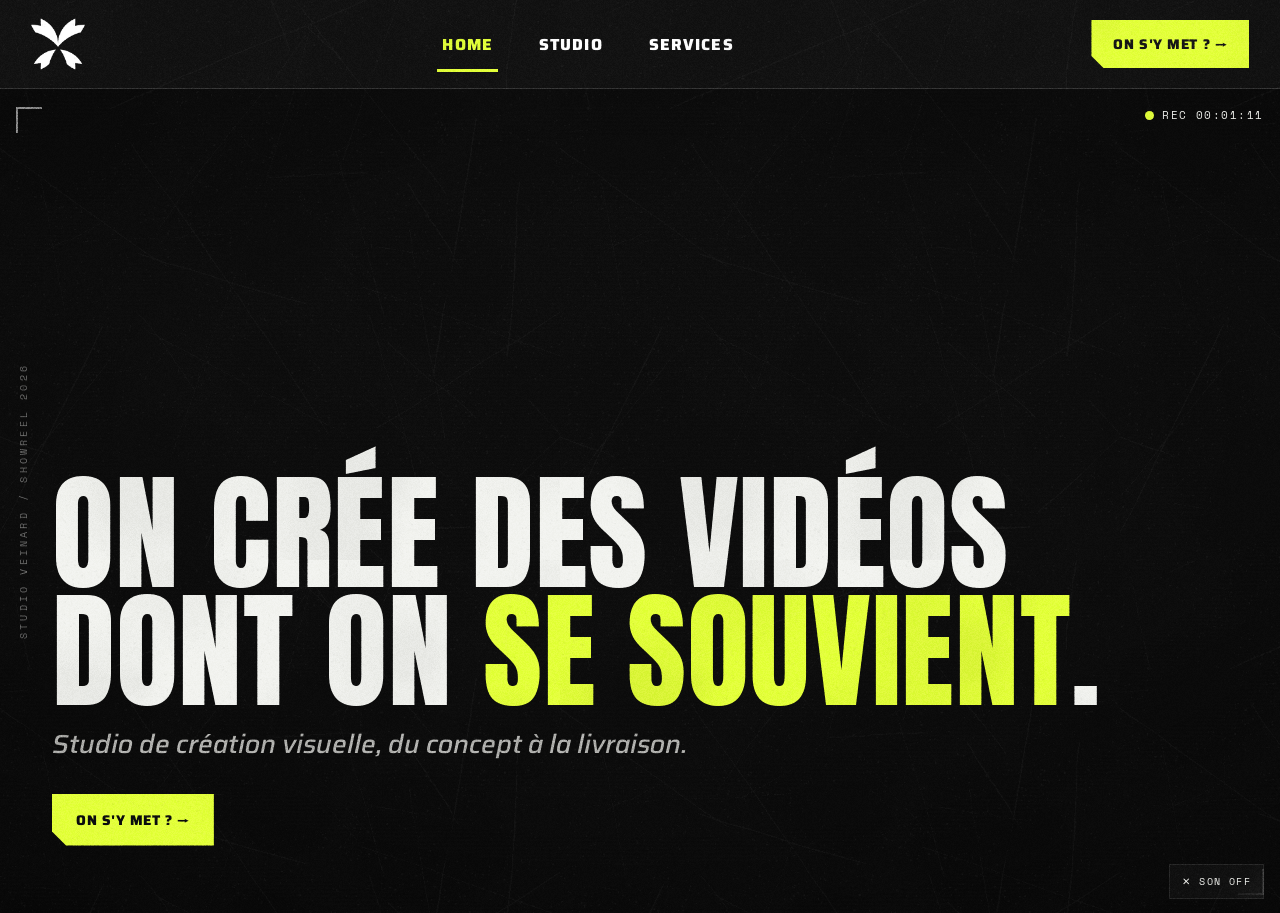
==== commit 5521c0b3: "Nouvelle image de partage og-image-v2: logo seul sur fond anthracite texture, PNG haute qualite" ====
--- a/index.html
+++ b/index.html
@@ -10,10 +10,10 @@
 <meta property="og:url" content="https://studioveinard.fr/">
 <meta property="og:title" content="Studio Veinard — Création visuelle & motion design">
 <meta property="og:description" content="On crée des vidéos dont on se souvient. Habillage TV, montage, identités animées, du concept à la livraison.">
-<meta property="og:image" content="https://studioveinard.fr/uploads/og-image.png">
+<meta property="og:image" content="https://studioveinard.fr/uploads/og-image-v2.png">
 <meta property="og:image:width" content="1200">
 <meta property="og:image:height" content="630">
-<meta property="og:image:alt" content="Logo Studio Veinard sur fond anthracite">
+<meta property="og:image:alt" content="Logo Studio Veinard sur fond anthracite texturé">
 <meta property="og:locale" content="fr_FR">
 <meta name="twitter:card" content="summary_large_image">
 <link rel="icon" href="favicon.ico" sizes="48x48">
